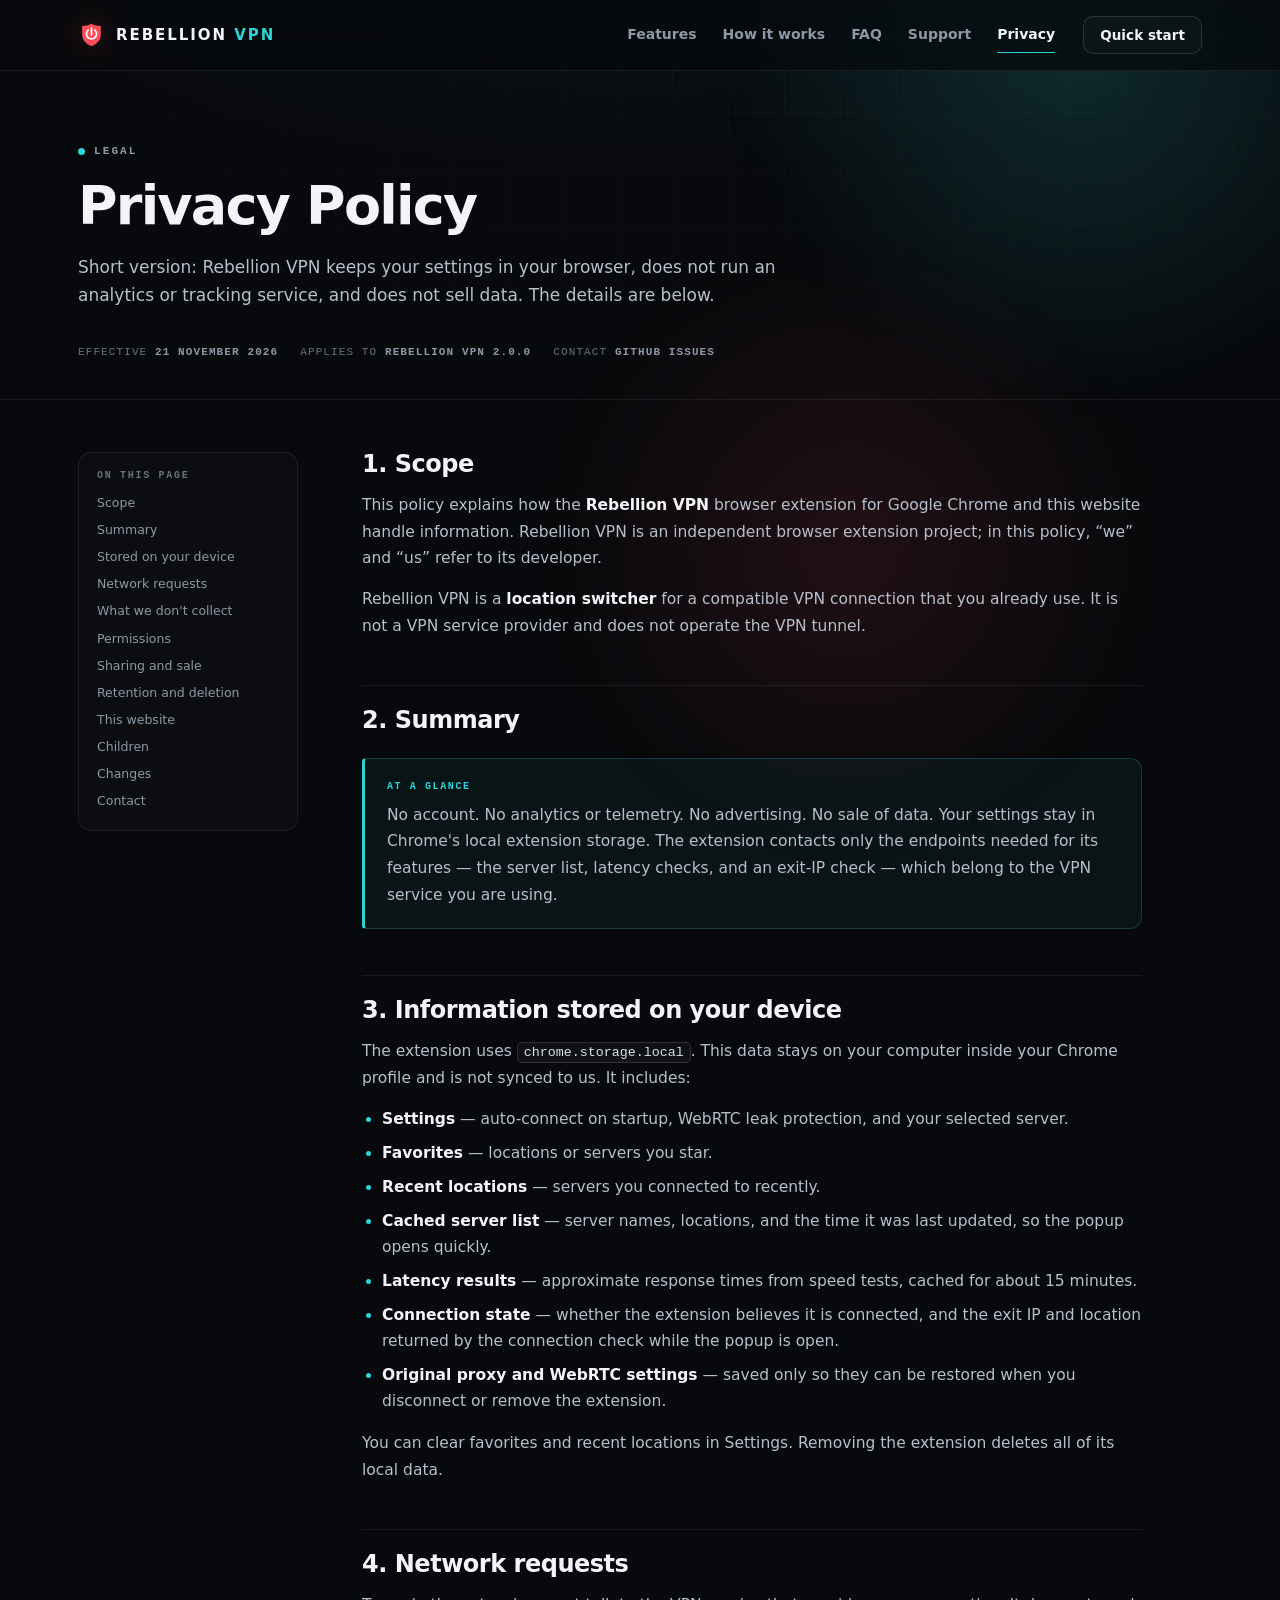
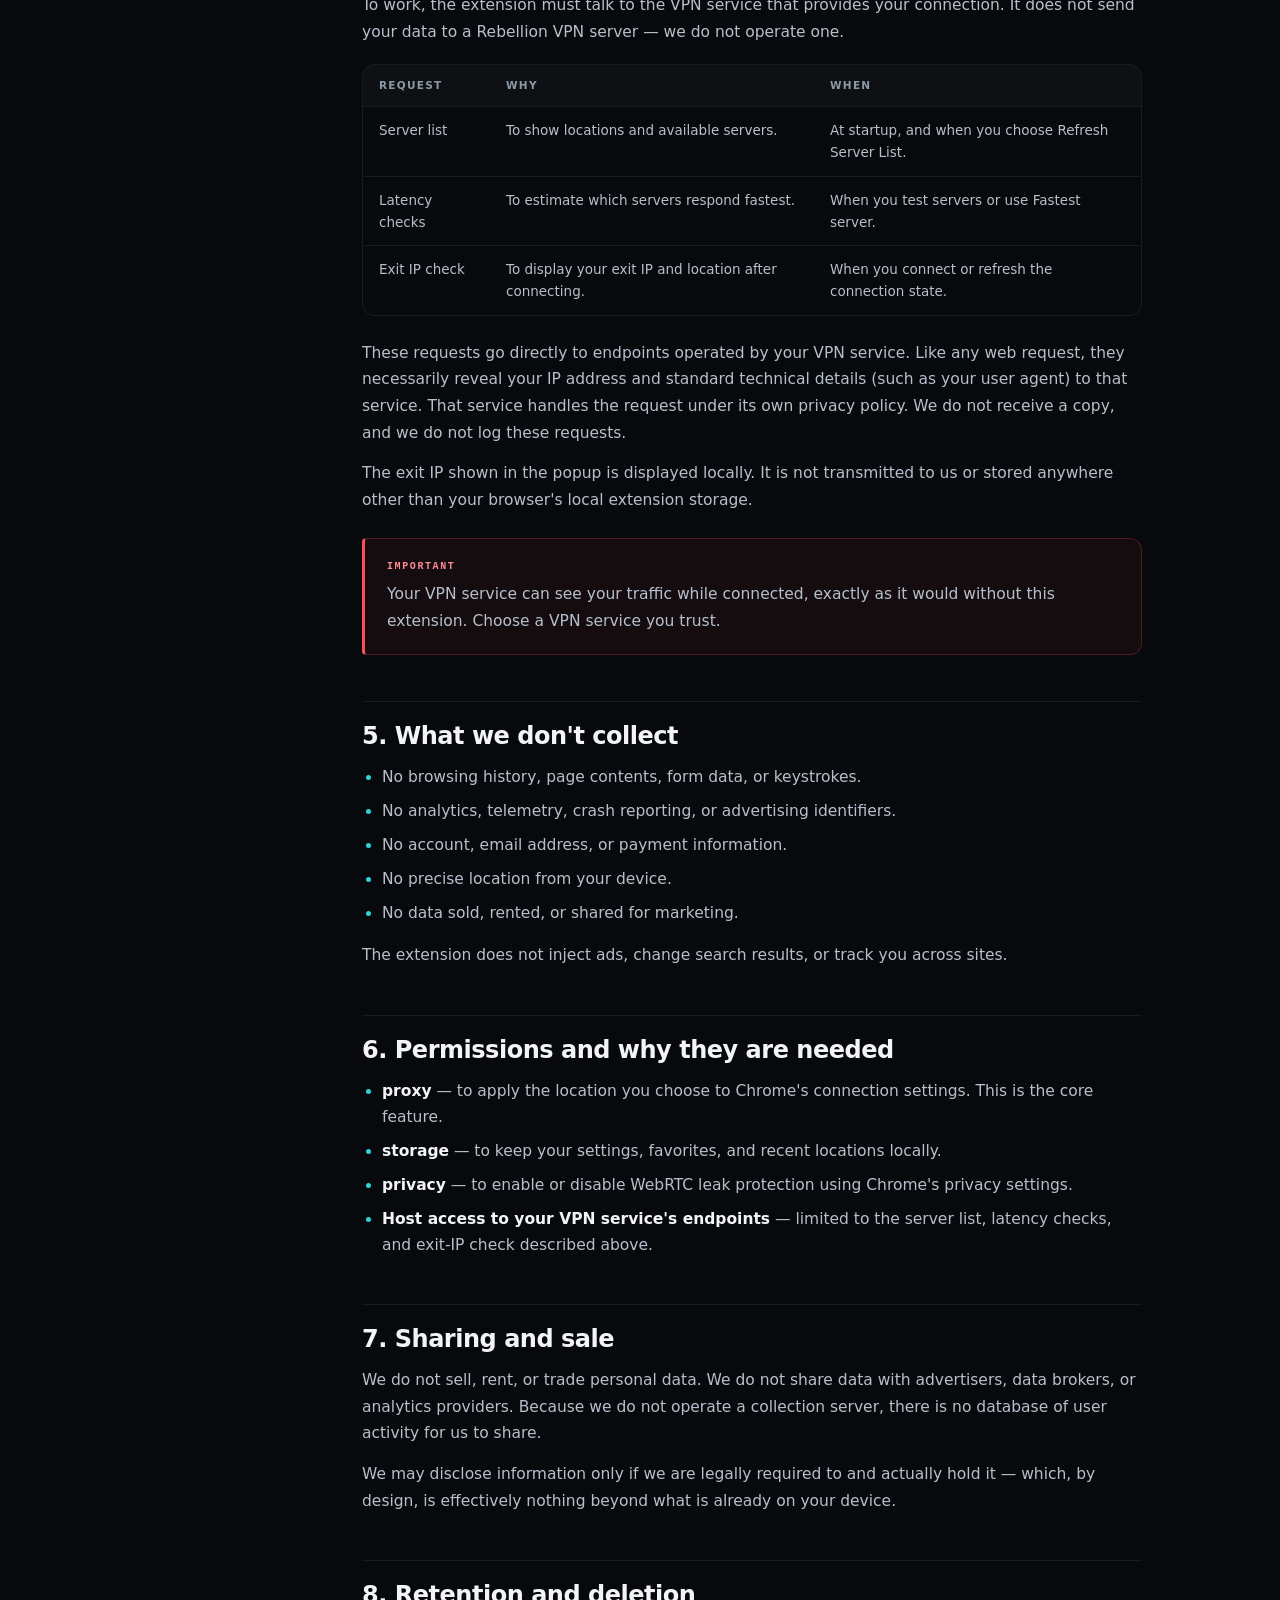
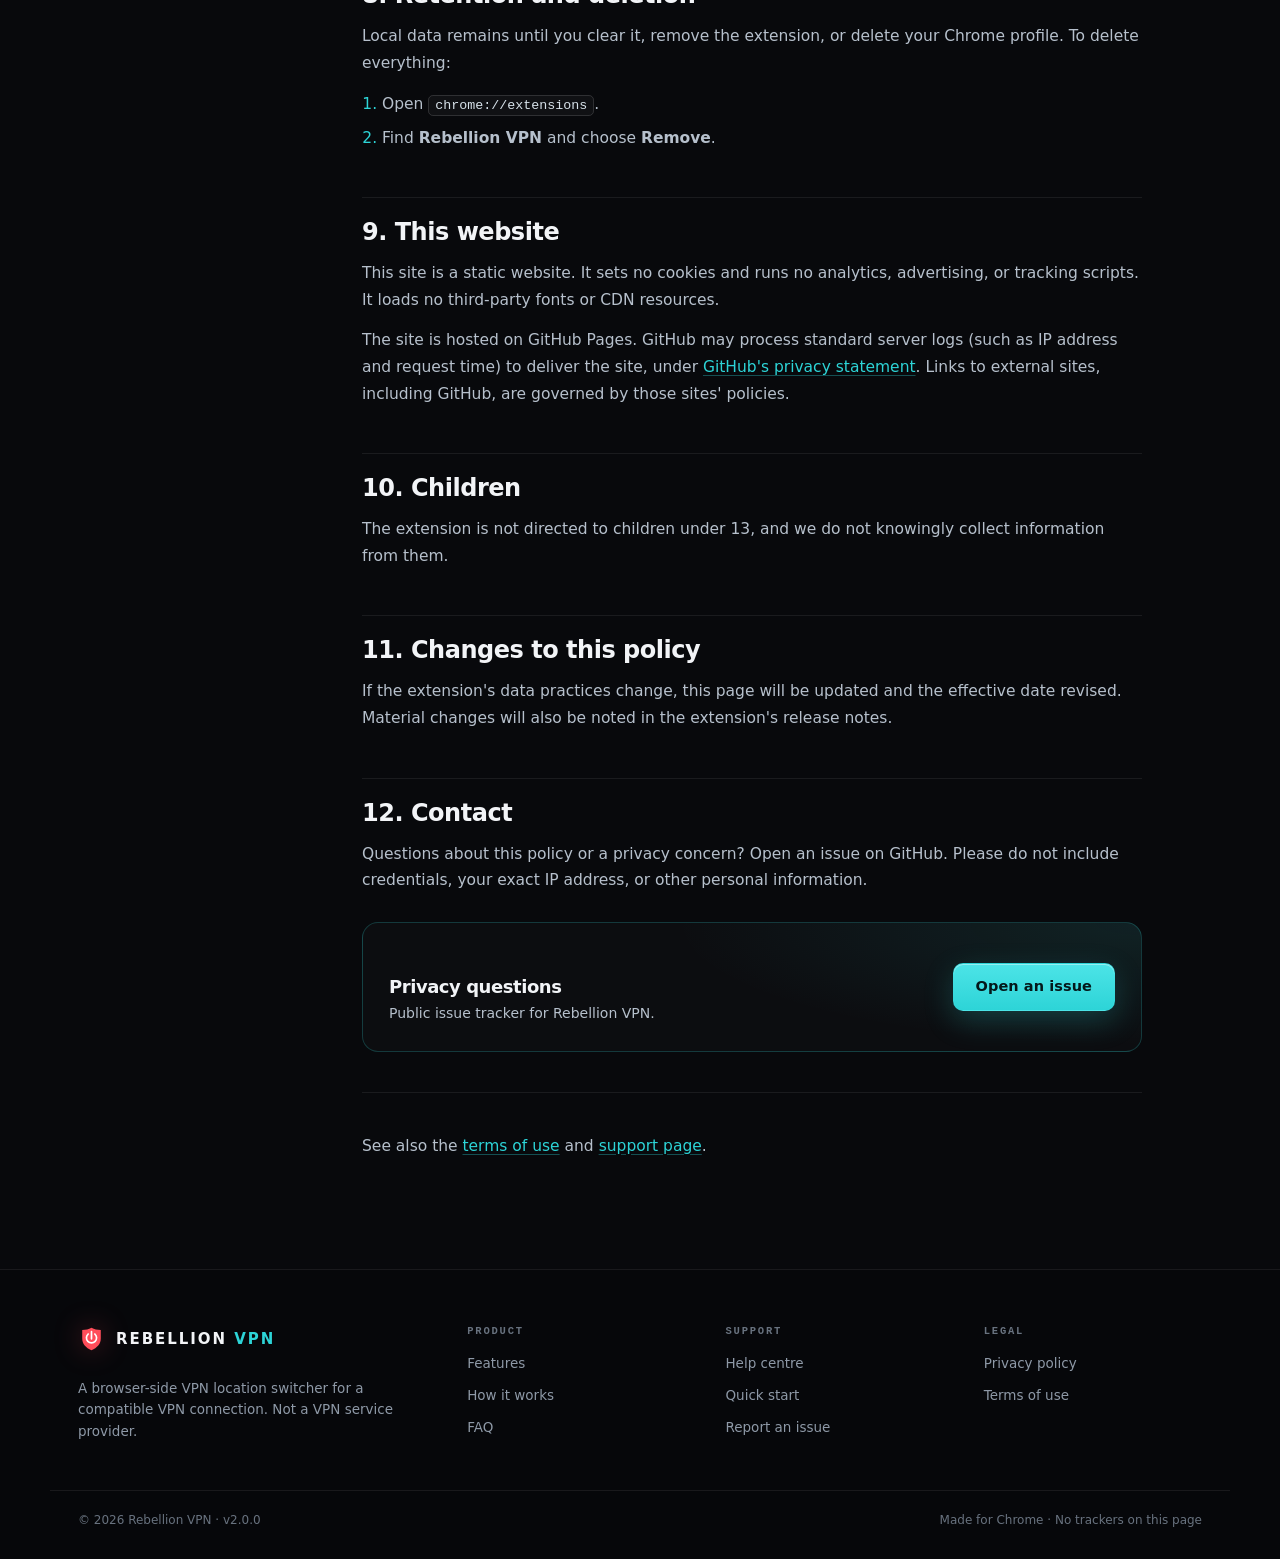
==== privacy.html @ 03a9b0c4 "Add Rebellion VPN website Static overview, support, privacy and terms pages." ====
<!doctype html>
<html lang="en">
  <head>
    <meta charset="utf-8" />
    <meta name="viewport" content="width=device-width, initial-scale=1" />
    <title>Privacy Policy — Rebellion VPN</title>
    <meta
      name="description"
      content="Rebellion VPN privacy policy: settings are stored locally in Chrome, no analytics or telemetry, no data sale, and no account. Read exactly what the extension requests and why."
    />
    <meta name="theme-color" content="#08090c" />
    <meta property="og:type" content="website" />
    <meta property="og:site_name" content="Rebellion VPN" />
    <meta property="og:title" content="Privacy Policy — Rebellion VPN" />
    <meta
      property="og:description"
      content="Local settings, no analytics, no telemetry, no data sale, no account. The full privacy policy for the Rebellion VPN browser extension."
    />
    <meta property="og:image" content="assets/og.jpg" />
    <meta name="twitter:card" content="summary_large_image" />
    <link rel="icon" href="favicon.svg" type="image/svg+xml" />
    <link rel="stylesheet" href="styles.css" />
  </head>
  <body class="page-privacy">
    <a class="skip" href="#main">Skip to content</a>

    <div class="backdrop" aria-hidden="true">
      <div class="backdrop-grid"></div>
      <div class="backdrop-glow glow-cyan"></div>
      <div class="backdrop-glow glow-coral"></div>
    </div>

    <header class="site-header">
      <div class="shell header-inner">
        <a class="brand" href="index.html" aria-label="Rebellion VPN home">
          <svg class="brand-mark" viewBox="0 0 128 128" aria-hidden="true">
            <path
              d="M64 8c14 7 27 10 44 11v40c0 25-17 44-44 56C37 103 20 84 20 59V19c17-1 30-4 44-11Z"
              fill="currentColor"
            />
            <path
              d="M64 27v34M48 38a24 24 0 1 0 32 0"
              fill="none"
              stroke="#fff"
              stroke-width="8"
              stroke-linecap="round"
            />
          </svg>
          <span class="brand-name">Rebellion <b>VPN</b></span>
        </a>

        <nav class="site-nav" aria-label="Primary">
          <a href="index.html#features">Features</a>
          <a href="index.html#how">How it works</a>
          <a href="index.html#faq">FAQ</a>
          <a href="support.html">Support</a>
          <a href="privacy.html" aria-current="page">Privacy</a>
        </nav>

        <a class="btn btn-small btn-ghost header-cta" href="index.html#quick-start">Quick start</a>
      </div>
    </header>

    <main id="main">
      <section class="doc-hero">
        <div class="shell">
          <p class="eyebrow"><span class="pulse-dot"></span> Legal</p>
          <h1>Privacy Policy</h1>
          <p class="doc-lead">
            Short version: Rebellion VPN keeps your settings in your browser, does not run an
            analytics or tracking service, and does not sell data. The details are below.
          </p>
          <div class="doc-meta">
            <span>Effective <b>21 November 2026</b></span>
            <span>Applies to <b>Rebellion VPN 2.0.0</b></span>
            <span>Contact <b>GitHub issues</b></span>
          </div>
        </div>
      </section>

      <div class="shell doc-layout">
        <aside class="toc" aria-label="On this page">
          <h2>On this page</h2>
          <ol>
            <li><a href="#scope">Scope</a></li>
            <li><a href="#summary">Summary</a></li>
            <li><a href="#stored">Stored on your device</a></li>
            <li><a href="#requests">Network requests</a></li>
            <li><a href="#not-collected">What we don't collect</a></li>
            <li><a href="#permissions">Permissions</a></li>
            <li><a href="#sharing">Sharing and sale</a></li>
            <li><a href="#retention">Retention and deletion</a></li>
            <li><a href="#website">This website</a></li>
            <li><a href="#children">Children</a></li>
            <li><a href="#changes">Changes</a></li>
            <li><a href="#contact">Contact</a></li>
          </ol>
        </aside>

        <div class="prose">
          <h2 id="scope">1. Scope</h2>
          <p>
            This policy explains how the <strong>Rebellion VPN</strong> browser extension for
            Google Chrome and this website handle information. Rebellion VPN is an independent
            browser extension project; in this policy, “we” and “us” refer to its developer.
          </p>
          <p>
            Rebellion VPN is a <strong>location switcher</strong> for a compatible VPN connection
            that you already use. It is not a VPN service provider and does not operate the VPN
            tunnel.
          </p>

          <h2 id="summary">2. Summary</h2>
          <div class="callout">
            <span class="callout-label">At a glance</span>
            <p>
              No account. No analytics or telemetry. No advertising. No sale of data. Your settings
              stay in Chrome's local extension storage. The extension contacts only the endpoints
              needed for its features — the server list, latency checks, and an exit-IP check — which
              belong to the VPN service you are using.
            </p>
          </div>

          <h2 id="stored">3. Information stored on your device</h2>
          <p>
            The extension uses <code>chrome.storage.local</code>. This data stays on your computer
            inside your Chrome profile and is not synced to us. It includes:
          </p>
          <ul>
            <li>
              <strong>Settings</strong> — auto-connect on startup, WebRTC leak protection, and your
              selected server.
            </li>
            <li><strong>Favorites</strong> — locations or servers you star.</li>
            <li><strong>Recent locations</strong> — servers you connected to recently.</li>
            <li>
              <strong>Cached server list</strong> — server names, locations, and the time it was last
              updated, so the popup opens quickly.
            </li>
            <li>
              <strong>Latency results</strong> — approximate response times from speed tests, cached
              for about 15 minutes.
            </li>
            <li>
              <strong>Connection state</strong> — whether the extension believes it is connected, and
              the exit IP and location returned by the connection check while the popup is open.
            </li>
            <li>
              <strong>Original proxy and WebRTC settings</strong> — saved only so they can be
              restored when you disconnect or remove the extension.
            </li>
          </ul>
          <p>
            You can clear favorites and recent locations in Settings. Removing the extension deletes
            all of its local data.
          </p>

          <h2 id="requests">4. Network requests</h2>
          <p>
            To work, the extension must talk to the VPN service that provides your connection. It
            does not send your data to a Rebellion VPN server — we do not operate one.
          </p>

          <div class="table-wrap">
            <table>
              <thead>
                <tr>
                  <th>Request</th>
                  <th>Why</th>
                  <th>When</th>
                </tr>
              </thead>
              <tbody>
                <tr>
                  <td>Server list</td>
                  <td>To show locations and available servers.</td>
                  <td>At startup, and when you choose Refresh Server List.</td>
                </tr>
                <tr>
                  <td>Latency checks</td>
                  <td>To estimate which servers respond fastest.</td>
                  <td>When you test servers or use Fastest server.</td>
                </tr>
                <tr>
                  <td>Exit IP check</td>
                  <td>To display your exit IP and location after connecting.</td>
                  <td>When you connect or refresh the connection state.</td>
                </tr>
              </tbody>
            </table>
          </div>

          <p>
            These requests go directly to endpoints operated by your VPN service. Like any web
            request, they necessarily reveal your IP address and standard technical details (such as
            your user agent) to that service. That service handles the request under its own privacy
            policy. We do not receive a copy, and we do not log these requests.
          </p>
          <p>
            The exit IP shown in the popup is displayed locally. It is not transmitted to us or
            stored anywhere other than your browser's local extension storage.
          </p>

          <div class="callout callout-warn">
            <span class="callout-label">Important</span>
            <p>
              Your VPN service can see your traffic while connected, exactly as it would without
              this extension. Choose a VPN service you trust.
            </p>
          </div>

          <h2 id="not-collected">5. What we don't collect</h2>
          <ul>
            <li>No browsing history, page contents, form data, or keystrokes.</li>
            <li>No analytics, telemetry, crash reporting, or advertising identifiers.</li>
            <li>No account, email address, or payment information.</li>
            <li>No precise location from your device.</li>
            <li>No data sold, rented, or shared for marketing.</li>
          </ul>
          <p>
            The extension does not inject ads, change search results, or track you across sites.
          </p>

          <h2 id="permissions">6. Permissions and why they are needed</h2>
          <ul>
            <li>
              <strong>proxy</strong> — to apply the location you choose to Chrome's connection
              settings. This is the core feature.
            </li>
            <li>
              <strong>storage</strong> — to keep your settings, favorites, and recent locations
              locally.
            </li>
            <li>
              <strong>privacy</strong> — to enable or disable WebRTC leak protection using Chrome's
              privacy settings.
            </li>
            <li>
              <strong>Host access to your VPN service's endpoints</strong> — limited to the server
              list, latency checks, and exit-IP check described above.
            </li>
          </ul>

          <h2 id="sharing">7. Sharing and sale</h2>
          <p>
            We do not sell, rent, or trade personal data. We do not share data with advertisers,
            data brokers, or analytics providers. Because we do not operate a collection server,
            there is no database of user activity for us to share.
          </p>
          <p>
            We may disclose information only if we are legally required to and actually hold it —
            which, by design, is effectively nothing beyond what is already on your device.
          </p>

          <h2 id="retention">8. Retention and deletion</h2>
          <p>
            Local data remains until you clear it, remove the extension, or delete your Chrome
            profile. To delete everything:
          </p>
          <ol>
            <li>Open <code>chrome://extensions</code>.</li>
            <li>Find <b>Rebellion VPN</b> and choose <b>Remove</b>.</li>
          </ol>

          <h2 id="website">9. This website</h2>
          <p>
            This site is a static website. It sets no cookies and runs no analytics, advertising, or
            tracking scripts. It loads no third-party fonts or CDN resources.
          </p>
          <p>
            The site is hosted on GitHub Pages. GitHub may process standard server logs (such as IP
            address and request time) to deliver the site, under
            <a href="https://docs.github.com/en/site-policy/privacy-policies/github-general-privacy-statement"
              >GitHub's privacy statement</a
            >. Links to external sites, including GitHub, are governed by those sites' policies.
          </p>

          <h2 id="children">10. Children</h2>
          <p>
            The extension is not directed to children under 13, and we do not knowingly collect
            information from them.
          </p>

          <h2 id="changes">11. Changes to this policy</h2>
          <p>
            If the extension's data practices change, this page will be updated and the effective
            date revised. Material changes will also be noted in the extension's release notes.
          </p>

          <h2 id="contact">12. Contact</h2>
          <p>
            Questions about this policy or a privacy concern? Open an issue on GitHub. Please do not
            include credentials, your exact IP address, or other personal information.
          </p>
          <div class="contact-card">
            <div>
              <h3>Privacy questions</h3>
              <p>Public issue tracker for Rebellion VPN.</p>
            </div>
            <a class="btn btn-primary" href="https://github.com/Ahmedeisa25/rebellion-vpn/issues">
              Open an issue
            </a>
          </div>

          <hr />
          <p>
            See also the <a href="terms.html">terms of use</a> and
            <a href="support.html">support page</a>.
          </p>
        </div>
      </div>
    </main>

    <footer class="site-footer">
      <div class="shell footer-inner">
        <div class="footer-brand">
          <a class="brand" href="index.html" aria-label="Rebellion VPN home">
            <svg class="brand-mark" viewBox="0 0 128 128" aria-hidden="true">
              <path
                d="M64 8c14 7 27 10 44 11v40c0 25-17 44-44 56C37 103 20 84 20 59V19c17-1 30-4 44-11Z"
                fill="currentColor"
              />
              <path
                d="M64 27v34M48 38a24 24 0 1 0 32 0"
                fill="none"
                stroke="#fff"
                stroke-width="8"
                stroke-linecap="round"
              />
            </svg>
            <span class="brand-name">Rebellion <b>VPN</b></span>
          </a>
          <p>
            A browser-side VPN location switcher for a compatible VPN connection. Not a VPN
            service provider.
          </p>
        </div>

        <nav class="footer-col" aria-label="Product">
          <h2>Product</h2>
          <a href="index.html#features">Features</a>
          <a href="index.html#how">How it works</a>
          <a href="index.html#faq">FAQ</a>
        </nav>

        <nav class="footer-col" aria-label="Support">
          <h2>Support</h2>
          <a href="support.html">Help centre</a>
          <a href="support.html#quick-start">Quick start</a>
          <a href="support.html#report">Report an issue</a>
        </nav>

        <nav class="footer-col" aria-label="Legal">
          <h2>Legal</h2>
          <a href="privacy.html">Privacy policy</a>
          <a href="terms.html">Terms of use</a>
        </nav>
      </div>

      <div class="shell footer-bottom">
        <span>© 2026 Rebellion VPN · v2.0.0</span>
        <span>Made for Chrome · No trackers on this page</span>
      </div>
    </footer>
  </body>
</html>
---- styles.css ----
/* ========================================================================
   Rebellion VPN — website styles
   Palette: near-black, cyan #2DD4D7, coral #FF4D5A
   No web fonts, no external requests.
   ======================================================================== */

:root {
  --bg: #08090c;
  --bg-2: #0b0d11;
  --panel: #101319;
  --panel-2: #141821;
  --line: rgba(255, 255, 255, 0.075);
  --line-strong: rgba(255, 255, 255, 0.13);
  --text: #f2f4f7;
  --body: #b6c0cc;
  --muted: #8e99a7;
  --dim: #68727f;
  --cyan: #2dd4d7;
  --cyan-bright: #6cebee;
  --cyan-soft: rgba(45, 212, 215, 0.1);
  --coral: #ff4d5a;
  --coral-soft: rgba(255, 77, 90, 0.1);
  --green: #46d68a;
  --radius: 18px;
  --radius-sm: 12px;
  --shell: 1180px;
  --ease: cubic-bezier(0.22, 1, 0.36, 1);
  --mono: ui-monospace, "SFMono-Regular", "SF Mono", Menlo, Consolas, "Liberation Mono", monospace;
  --sans: "Segoe UI", "Inter", system-ui, -apple-system, BlinkMacSystemFont, "Helvetica Neue", Arial,
    sans-serif;
}

* {
  box-sizing: border-box;
}

html {
  -webkit-text-size-adjust: 100%;
  scroll-behavior: smooth;
  overflow-x: clip;
}

body {
  margin: 0;
  background: var(--bg);
  color: var(--text);
  font: 16px/1.65 var(--sans);
  -webkit-font-smoothing: antialiased;
  text-rendering: optimizeLegibility;
  overflow-x: clip;
}

img,
svg {
  display: block;
  max-width: 100%;
}

a {
  color: inherit;
  text-decoration: none;
}

button {
  font: inherit;
}

h1,
h2,
h3,
h4 {
  margin: 0;
  font-weight: 800;
  letter-spacing: -0.025em;
  line-height: 1.08;
}

p {
  margin: 0;
}

ul,
ol {
  margin: 0;
  padding: 0;
}

::selection {
  background: rgba(45, 212, 215, 0.28);
  color: #fff;
}

:focus-visible {
  outline: 2px solid var(--cyan);
  outline-offset: 3px;
  border-radius: 4px;
}

.skip {
  position: fixed;
  top: 10px;
  left: 10px;
  z-index: 100;
  padding: 10px 16px;
  border-radius: 8px;
  background: var(--cyan);
  color: #04181a;
  font-weight: 700;
  transform: translateY(-160%);
  transition: transform 0.2s var(--ease);
}

.skip:focus {
  transform: translateY(0);
}

.shell {
  width: 100%;
  max-width: var(--shell);
  margin: 0 auto;
  padding: 0 28px;
}

/* ---------------- background ---------------- */

.backdrop {
  position: fixed;
  inset: 0;
  z-index: -1;
  pointer-events: none;
  overflow: hidden;
  background:
    radial-gradient(90% 50% at 50% -10%, rgba(45, 212, 215, 0.06), transparent 60%),
    var(--bg);
}

.backdrop-grid {
  position: absolute;
  inset: 0;
  background-image: linear-gradient(rgba(255, 255, 255, 0.028) 1px, transparent 1px),
    linear-gradient(90deg, rgba(255, 255, 255, 0.028) 1px, transparent 1px);
  background-size: 56px 56px;
  mask-image: radial-gradient(115% 85% at 62% 0%, #000 0%, transparent 72%);
  -webkit-mask-image: radial-gradient(115% 85% at 62% 0%, #000 0%, transparent 72%);
}

.backdrop-glow {
  position: absolute;
  border-radius: 50%;
  filter: blur(20px);
}

.glow-cyan {
  width: 720px;
  height: 720px;
  top: -300px;
  right: -160px;
  background: radial-gradient(circle, rgba(45, 212, 215, 0.16), transparent 68%);
}

.glow-coral {
  width: 620px;
  height: 620px;
  top: 240px;
  right: 120px;
  background: radial-gradient(circle, rgba(255, 77, 90, 0.1), transparent 70%);
}

/* ---------------- header ---------------- */

.site-header {
  position: sticky;
  top: 0;
  z-index: 50;
  background: rgba(8, 9, 12, 0.72);
  border-bottom: 1px solid var(--line);
  backdrop-filter: blur(18px) saturate(140%);
  -webkit-backdrop-filter: blur(18px) saturate(140%);
}

.header-inner {
  display: flex;
  align-items: center;
  gap: 28px;
  min-height: 70px;
}

.brand {
  display: inline-flex;
  align-items: center;
  gap: 11px;
  flex: none;
}

.brand-mark {
  width: 27px;
  height: 27px;
  color: var(--coral);
  filter: drop-shadow(0 0 14px rgba(255, 77, 90, 0.32));
}

.brand-name {
  font-size: 15px;
  font-weight: 800;
  letter-spacing: 0.13em;
  text-transform: uppercase;
  white-space: nowrap;
}

.brand-name b {
  color: var(--cyan);
  font-weight: 800;
}

.site-nav {
  display: flex;
  align-items: center;
  gap: 26px;
  margin-left: auto;
  font-size: 14px;
  font-weight: 550;
  color: var(--muted);
}

.site-nav a {
  position: relative;
  padding: 6px 0;
  transition: color 0.18s ease;
}

.site-nav a::after {
  content: "";
  position: absolute;
  left: 0;
  right: 100%;
  bottom: 0;
  height: 1px;
  background: var(--cyan);
  transition: right 0.24s var(--ease);
}

.site-nav a:hover {
  color: var(--text);
}

.site-nav a:hover::after {
  right: 0;
}

.site-nav a[aria-current="page"] {
  color: var(--text);
}

.site-nav a[aria-current="page"]::after {
  right: 0;
}

.header-cta {
  flex: none;
}

/* ---------------- buttons ---------------- */

.btn {
  display: inline-flex;
  align-items: center;
  justify-content: center;
  gap: 9px;
  height: 48px;
  padding: 0 22px;
  border: 1px solid transparent;
  border-radius: 10px;
  font-size: 14.5px;
  font-weight: 700;
  letter-spacing: 0.005em;
  cursor: pointer;
  transition:
    transform 0.2s var(--ease),
    background 0.2s ease,
    border-color 0.2s ease,
    box-shadow 0.2s ease;
  white-space: nowrap;
}

.btn-primary {
  background: linear-gradient(180deg, #4ce4e7, var(--cyan));
  color: #04181a;
  box-shadow:
    0 1px 0 rgba(255, 255, 255, 0.4) inset,
    0 10px 30px rgba(45, 212, 215, 0.22);
}

.btn-primary:hover {
  transform: translateY(-1px);
  box-shadow:
    0 1px 0 rgba(255, 255, 255, 0.45) inset,
    0 14px 38px rgba(45, 212, 215, 0.3);
}

.btn-ghost {
  background: rgba(255, 255, 255, 0.025);
  border-color: var(--line-strong);
  color: var(--text);
}

.btn-ghost:hover {
  background: rgba(255, 255, 255, 0.06);
  border-color: rgba(45, 212, 215, 0.4);
  transform: translateY(-1px);
}

.btn-small {
  height: 38px;
  padding: 0 16px;
  font-size: 13.5px;
}

.btn:active {
  transform: translateY(0);
}

.text-link {
  display: inline-flex;
  align-items: center;
  gap: 8px;
  color: var(--cyan);
  font-weight: 650;
  font-size: 14.5px;
}

.text-link span {
  transition: transform 0.2s var(--ease);
}

.text-link:hover span {
  transform: translateX(4px);
}

/* ---------------- shared type ---------------- */

.eyebrow {
  display: inline-flex;
  align-items: center;
  gap: 9px;
  margin: 0 0 18px;
  font-family: var(--mono);
  font-size: 11px;
  font-weight: 600;
  letter-spacing: 0.19em;
  text-transform: uppercase;
  color: var(--muted);
}

.pulse-dot {
  width: 7px;
  height: 7px;
  border-radius: 50%;
  background: var(--cyan);
  box-shadow: 0 0 0 0 rgba(45, 212, 215, 0.55);
  animation: pulse 3s ease-out infinite;
}

@keyframes pulse {
  0% {
    box-shadow: 0 0 0 0 rgba(45, 212, 215, 0.5);
  }
  60%,
  100% {
    box-shadow: 0 0 0 9px rgba(45, 212, 215, 0);
  }
}

.grad {
  background: linear-gradient(100deg, var(--cyan) 8%, #9ff7f8 52%, var(--cyan) 96%);
  -webkit-background-clip: text;
  background-clip: text;
  color: transparent;
}

.section {
  padding-top: 104px;
  scroll-margin-top: 84px;
}

.section-head {
  max-width: 620px;
  margin-bottom: 40px;
}

.section-head h2 {
  font-size: clamp(30px, 3.6vw, 44px);
  margin-bottom: 14px;
}

.section-lead {
  color: var(--body);
  font-size: 16.5px;
  line-height: 1.65;
}

/* ---------------- hero ---------------- */

.hero {
  display: grid;
  grid-template-columns: minmax(0, 1.02fr) minmax(0, 0.98fr);
  align-items: center;
  gap: 40px;
  padding-top: 78px;
  padding-bottom: 40px;
}

.hero-copy {
  max-width: 620px;
}

.hero h1 {
  font-size: clamp(42px, 5.4vw, 72px);
  letter-spacing: -0.035em;
  line-height: 0.98;
  margin-bottom: 22px;
}

.lead {
  max-width: 540px;
  color: var(--body);
  font-size: 17px;
  line-height: 1.68;
}

.hero-actions {
  display: flex;
  flex-wrap: wrap;
  gap: 12px;
  margin-top: 30px;
}

.hero-facts {
  display: flex;
  flex-wrap: wrap;
  align-items: center;
  gap: 0;
  margin-top: 34px;
  list-style: none;
  font-size: 13px;
  color: var(--muted);
}

.hero-facts li {
  display: inline-flex;
  align-items: baseline;
  gap: 6px;
  padding: 0 16px;
  border-left: 1px solid var(--line);
}

.hero-facts li:first-child {
  padding-left: 0;
  border-left: 0;
}

.hero-facts b {
  font-size: 16px;
  color: var(--text);
  font-weight: 750;
  letter-spacing: -0.01em;
}

/* ---------------- hero visual / mock popup ---------------- */

.hero-visual {
  position: relative;
  display: flex;
  align-items: center;
  justify-content: center;
  min-height: 520px;
  padding: 24px 0;
}

.orbits {
  position: absolute;
  top: 50%;
  left: 50%;
  width: min(500px, 92vw);
  aspect-ratio: 1;
  transform: translate(-50%, -50%);
  pointer-events: none;
}

.orbits > span {
  position: absolute;
  border: 1px solid rgba(45, 212, 215, 0.11);
  border-radius: 50%;
}

.orbits .o1 {
  inset: 0;
}

.orbits .o2 {
  inset: 62px;
  border-color: rgba(45, 212, 215, 0.08);
}

.orbits .o3 {
  inset: 124px;
  border-color: rgba(255, 77, 90, 0.12);
}

.orbits::before {
  content: "";
  position: absolute;
  inset: 28px;
  border: 1px solid transparent;
  border-top-color: rgba(45, 212, 215, 0.45);
  border-right-color: rgba(45, 212, 215, 0.14);
  border-radius: 50%;
  transform: rotate(-24deg);
  animation: spin 44s linear infinite;
}

@keyframes spin {
  to {
    transform: rotate(336deg);
  }
}

.node {
  position: absolute;
  width: 6px;
  height: 6px;
  border-radius: 50%;
  background: var(--cyan);
  box-shadow: 0 0 14px rgba(45, 212, 215, 0.85);
}

.node.n1 {
  top: 44px;
  right: 84px;
}

.node.n2 {
  bottom: 92px;
  left: 26px;
  width: 4px;
  height: 4px;
  opacity: 0.7;
}

.node.n3 {
  top: 150px;
  left: 34px;
  width: 4px;
  height: 4px;
  opacity: 0.55;
  background: var(--coral);
  box-shadow: 0 0 14px rgba(255, 77, 90, 0.8);
}

.mock {
  position: relative;
  width: 336px;
  padding: 20px 20px 16px;
  border: 1px solid rgba(255, 255, 255, 0.1);
  border-radius: 22px;
  background:
    radial-gradient(120% 60% at 50% 0%, rgba(45, 212, 215, 0.1), transparent 62%),
    linear-gradient(180deg, #151920, #0e1116 62%);
  box-shadow:
    0 1px 0 rgba(255, 255, 255, 0.07) inset,
    0 40px 80px rgba(0, 0, 0, 0.6),
    0 0 90px rgba(45, 212, 215, 0.07);
  animation: float 9s ease-in-out infinite;
}

@keyframes float {
  0%,
  100% {
    transform: translateY(0);
  }
  50% {
    transform: translateY(-10px);
  }
}

.mock::before {
  content: "";
  position: absolute;
  inset: -1px;
  border-radius: inherit;
  padding: 1px;
  background: linear-gradient(160deg, rgba(45, 212, 215, 0.35), transparent 38%, transparent 70%, rgba(255, 77, 90, 0.25));
  -webkit-mask:
    linear-gradient(#000 0 0) content-box,
    linear-gradient(#000 0 0);
  -webkit-mask-composite: xor;
  mask-composite: exclude;
  pointer-events: none;
}

.mock-top {
  display: flex;
  align-items: center;
  justify-content: space-between;
  padding-bottom: 16px;
  border-bottom: 1px solid rgba(255, 255, 255, 0.06);
}

.mock-brand {
  display: inline-flex;
  align-items: center;
  gap: 8px;
  font-size: 11.5px;
  font-weight: 800;
  letter-spacing: 0.1em;
  text-transform: uppercase;
}

.mock-brand em {
  font-style: normal;
  color: var(--cyan);
}

.mock-mark {
  width: 19px;
  height: 19px;
  color: var(--coral);
}

.mock-state {
  display: inline-flex;
  align-items: center;
  gap: 6px;
  font-size: 10px;
  font-weight: 650;
  letter-spacing: 0.04em;
  color: var(--cyan-bright);
}

.mock-state i {
  width: 5px;
  height: 5px;
  border-radius: 50%;
  background: var(--cyan);
  box-shadow: 0 0 8px rgba(45, 212, 215, 0.9);
}

.mock-power {
  position: relative;
  display: grid;
  place-items: center;
  height: 148px;
}

.power-btn {
  position: relative;
  z-index: 2;
  display: grid;
  place-items: center;
  width: 82px;
  height: 82px;
  border-radius: 50%;
  border: 1px solid rgba(45, 212, 215, 0.55);
  background: radial-gradient(circle at 50% 30%, rgba(45, 212, 215, 0.28), rgba(45, 212, 215, 0.06) 70%);
  box-shadow:
    0 0 0 7px rgba(45, 212, 215, 0.035),
    0 0 44px rgba(45, 212, 215, 0.28);
}

.power-btn svg {
  width: 30px;
  height: 30px;
  fill: none;
  stroke: #d9ffff;
  stroke-width: 2;
  stroke-linecap: round;
}

.pulse-ring {
  position: absolute;
  width: 82px;
  height: 82px;
  border: 1px solid rgba(45, 212, 215, 0.45);
  border-radius: 50%;
  animation: ripple 3.4s ease-out infinite;
}

.pulse-ring.r2 {
  animation-delay: 1.7s;
}

@keyframes ripple {
  0% {
    transform: scale(1);
    opacity: 0.55;
  }
  100% {
    transform: scale(1.85);
    opacity: 0;
  }
}

.mock-loc {
  display: flex;
  align-items: center;
  gap: 11px;
  padding: 11px 12px;
  border: 1px solid rgba(255, 255, 255, 0.075);
  border-radius: 12px;
  background: rgba(255, 255, 255, 0.028);
}

.flag {
  display: grid;
  place-items: center;
  width: 30px;
  height: 30px;
  flex: none;
  border-radius: 8px;
  background: rgba(45, 212, 215, 0.1);
  border: 1px solid rgba(45, 212, 215, 0.16);
  color: var(--cyan-bright);
  font-family: var(--mono);
  font-size: 10.5px;
  font-weight: 700;
  letter-spacing: 0.04em;
}

.loc-copy {
  display: flex;
  flex-direction: column;
  min-width: 0;
  line-height: 1.25;
}

.loc-copy b {
  font-size: 12.5px;
  font-weight: 700;
}

.loc-copy small {
  font-size: 10px;
  color: var(--dim);
}

.loc-change {
  margin-left: auto;
  font-size: 10.5px;
  font-weight: 650;
  color: var(--cyan);
}

.mock-modes {
  display: grid;
  grid-template-columns: 1.25fr 1fr;
  gap: 8px;
  margin-top: 10px;
}

.mode {
  display: inline-flex;
  align-items: center;
  justify-content: center;
  gap: 6px;
  height: 34px;
  border: 1px solid rgba(255, 255, 255, 0.07);
  border-radius: 9px;
  background: rgba(255, 255, 255, 0.02);
  color: var(--muted);
  font-size: 10.5px;
  font-weight: 650;
}

.mode svg {
  width: 13px;
  height: 13px;
  fill: none;
  stroke: currentColor;
  stroke-width: 1.8;
  stroke-linecap: round;
  stroke-linejoin: round;
}

.mode-on {
  border-color: rgba(45, 212, 215, 0.28);
  background: rgba(45, 212, 215, 0.075);
  color: var(--cyan-bright);
}

.mock-foot {
  display: flex;
  align-items: center;
  justify-content: space-between;
  margin-top: 14px;
  padding-top: 12px;
  border-top: 1px solid rgba(255, 255, 255, 0.06);
  font-size: 10px;
  color: var(--dim);
}

.mock-foot b {
  color: var(--muted);
  font-weight: 600;
}

.mock-caption {
  position: absolute;
  bottom: 4px;
  left: 50%;
  transform: translateX(-50%);
  font-family: var(--mono);
  font-size: 10px;
  letter-spacing: 0.13em;
  text-transform: uppercase;
  color: var(--dim);
  white-space: nowrap;
}

/* ---------------- notice strip ---------------- */

.notice {
  display: flex;
  align-items: center;
  gap: 16px;
  margin-top: 26px;
  padding: 18px 22px;
  border: 1px solid rgba(255, 77, 90, 0.22);
  border-radius: 14px;
  background:
    linear-gradient(90deg, rgba(255, 77, 90, 0.07), rgba(255, 77, 90, 0.015) 60%),
    rgba(255, 255, 255, 0.012);
  scroll-margin-top: 90px;
}

.notice-icon {
  display: grid;
  place-items: center;
  width: 38px;
  height: 38px;
  flex: none;
  border-radius: 10px;
  background: rgba(255, 77, 90, 0.1);
  border: 1px solid rgba(255, 77, 90, 0.22);
  color: #ff8a93;
}

.notice-icon svg {
  width: 19px;
  height: 19px;
  fill: none;
  stroke: currentColor;
  stroke-width: 1.7;
  stroke-linecap: round;
  stroke-linejoin: round;
}

.notice-copy {
  display: flex;
  flex-direction: column;
  gap: 2px;
  font-size: 14px;
  color: var(--body);
  line-height: 1.5;
}

.notice-copy b {
  color: var(--text);
  font-weight: 700;
}

.notice-link {
  margin-left: auto;
  flex: none;
  font-size: 13px;
  font-weight: 650;
  color: #ffa0a7;
  white-space: nowrap;
}

.notice-link:hover {
  color: #ffc3c8;
}

/* ---------------- features ---------------- */

.feature-grid {
  display: grid;
  grid-template-columns: repeat(3, minmax(0, 1fr));
  gap: 18px;
}

.card {
  position: relative;
  padding: 26px 24px 28px;
  border: 1px solid var(--line);
  border-radius: var(--radius);
  background: linear-gradient(180deg, rgba(255, 255, 255, 0.04), rgba(255, 255, 255, 0.012));
  overflow: hidden;
  transition:
    border-color 0.25s ease,
    transform 0.25s var(--ease),
    background 0.25s ease;
}

.card::before {
  content: "";
  position: absolute;
  top: 0;
  left: 20px;
  right: 20px;
  height: 1px;
  background: linear-gradient(90deg, transparent, rgba(255, 255, 255, 0.22), transparent);
}

.card:hover {
  border-color: rgba(45, 212, 215, 0.26);
  transform: translateY(-3px);
  background: linear-gradient(180deg, rgba(45, 212, 215, 0.05), rgba(255, 255, 255, 0.012));
}

.card-accent {
  background:
    radial-gradient(130% 80% at 20% 0%, rgba(45, 212, 215, 0.11), transparent 62%),
    linear-gradient(180deg, rgba(255, 255, 255, 0.04), rgba(255, 255, 255, 0.012));
}

.card-icon {
  display: grid;
  place-items: center;
  width: 44px;
  height: 44px;
  margin-bottom: 20px;
  border-radius: 12px;
  border: 1px solid var(--line-strong);
  background: rgba(255, 255, 255, 0.03);
}

.card-icon svg {
  width: 21px;
  height: 21px;
  fill: none;
  stroke: currentColor;
  stroke-width: 1.65;
  stroke-linecap: round;
  stroke-linejoin: round;
}

.icon-cyan {
  color: var(--cyan);
  border-color: rgba(45, 212, 215, 0.25);
  background: rgba(45, 212, 215, 0.08);
  box-shadow: 0 0 26px rgba(45, 212, 215, 0.08);
}

.icon-coral {
  color: #ff7c86;
  border-color: rgba(255, 77, 90, 0.24);
  background: rgba(255, 77, 90, 0.08);
}

.card h3 {
  font-size: 19px;
  margin-bottom: 9px;
}

.card p {
  color: var(--body);
  font-size: 14.5px;
  line-height: 1.62;
}

.mini-grid {
  display: grid;
  grid-template-columns: repeat(4, minmax(0, 1fr));
  gap: 1px;
  margin-top: 40px;
  border: 1px solid var(--line);
  border-radius: var(--radius);
  background: var(--line);
  overflow: hidden;
}

.mini {
  padding: 24px 22px;
  background: var(--bg-2);
}

.mini h4 {
  font-size: 14.5px;
  margin-bottom: 7px;
  letter-spacing: -0.01em;
}

.mini p {
  font-size: 13px;
  line-height: 1.55;
  color: var(--muted);
}

/* ---------------- steps ---------------- */

.steps {
  display: grid;
  grid-template-columns: repeat(3, minmax(0, 1fr));
  gap: 18px;
  list-style: none;
  counter-reset: step;
}

.step {
  position: relative;
  padding: 30px 26px 32px;
  border: 1px solid var(--line);
  border-radius: var(--radius);
  background: linear-gradient(180deg, rgba(255, 255, 255, 0.028), transparent 70%);
}

.step-num {
  display: block;
  margin-bottom: 22px;
  font-family: var(--mono);
  font-size: 13px;
  font-weight: 700;
  letter-spacing: 0.18em;
  color: var(--cyan);
}

.step:nth-child(2) .step-num {
  color: #8ff1f2;
}

.step:nth-child(3) .step-num {
  color: #ff7c86;
}

.step h3 {
  font-size: 18px;
  margin-bottom: 10px;
}

.step p {
  color: var(--body);
  font-size: 14.5px;
  line-height: 1.6;
}

.step::after {
  content: "";
  position: absolute;
  top: 50%;
  right: -18px;
  width: 18px;
  height: 1px;
  background: linear-gradient(90deg, var(--line-strong), transparent);
}

.step:last-child::after {
  display: none;
}

/* ---------------- requirements split ---------------- */

.split {
  display: grid;
  grid-template-columns: minmax(0, 0.9fr) minmax(0, 1.1fr);
  gap: 56px;
  align-items: center;
  padding: 44px;
  border: 1px solid var(--line);
  border-radius: 24px;
  background:
    radial-gradient(90% 120% at 0% 0%, rgba(45, 212, 215, 0.07), transparent 55%),
    linear-gradient(180deg, rgba(255, 255, 255, 0.03), rgba(255, 255, 255, 0.008));
}

.split-copy h2 {
  font-size: clamp(28px, 3.2vw, 38px);
  margin-bottom: 14px;
}

.split-copy .section-lead {
  margin-bottom: 22px;
}

.split-cards {
  display: grid;
  grid-template-columns: repeat(2, minmax(0, 1fr));
  gap: 14px;
}

.check-card {
  padding: 22px 20px;
  border: 1px solid var(--line);
  border-radius: 14px;
  background: rgba(8, 9, 12, 0.55);
}

.check-card h3 {
  display: flex;
  align-items: center;
  gap: 8px;
  font-size: 14px;
  margin-bottom: 14px;
  letter-spacing: -0.005em;
}

.badge {
  display: grid;
  place-items: center;
  width: 20px;
  height: 20px;
  border-radius: 50%;
  font-size: 11px;
  font-weight: 800;
  line-height: 1;
}

.badge-ok {
  background: rgba(70, 214, 138, 0.14);
  color: var(--green);
  border: 1px solid rgba(70, 214, 138, 0.3);
}

.badge-no {
  background: rgba(255, 77, 90, 0.12);
  color: #ff8a93;
  border: 1px solid rgba(255, 77, 90, 0.28);
}

.check-card ul {
  list-style: none;
  display: grid;
  gap: 9px;
}

.check-card li {
  position: relative;
  padding-left: 15px;
  font-size: 13.5px;
  line-height: 1.5;
  color: var(--body);
}

.check-card li::before {
  content: "";
  position: absolute;
  left: 0;
  top: 0.62em;
  width: 5px;
  height: 1px;
  background: var(--dim);
}

/* ---------------- faq ---------------- */

.faq {
  border-top: 1px solid var(--line);
}

.faq details {
  border-bottom: 1px solid var(--line);
}

.faq summary {
  display: flex;
  align-items: center;
  justify-content: space-between;
  gap: 24px;
  padding: 22px 4px;
  cursor: pointer;
  list-style: none;
  font-size: 16.5px;
  font-weight: 650;
  color: var(--text);
  transition: color 0.18s ease;
}

.faq summary::-webkit-details-marker {
  display: none;
}

.faq summary:hover {
  color: var(--cyan-bright);
}

.faq summary::after {
  content: "+";
  flex: none;
  display: grid;
  place-items: center;
  width: 26px;
  height: 26px;
  border: 1px solid var(--line-strong);
  border-radius: 50%;
  font-size: 16px;
  font-weight: 400;
  color: var(--muted);
  transition:
    transform 0.25s var(--ease),
    border-color 0.2s ease,
    color 0.2s ease;
}

.faq details[open] summary::after {
  content: "−";
  transform: rotate(180deg);
  border-color: rgba(45, 212, 215, 0.4);
  color: var(--cyan);
}

.faq details p {
  max-width: 760px;
  padding: 0 48px 24px 4px;
  color: var(--body);
  font-size: 15px;
  line-height: 1.68;
}

.faq details p a,
.prose a {
  color: var(--cyan);
  text-decoration: underline;
  text-decoration-color: rgba(45, 212, 215, 0.35);
  text-underline-offset: 3px;
}

.faq details p a:hover,
.prose a:hover {
  text-decoration-color: var(--cyan);
}

/* Buttons keep their own colours inside long-form copy. */
.prose a.btn,
.prose a.btn:hover {
  text-decoration: none;
}

.prose a.btn-primary {
  color: #04181a;
}

.prose a.btn-ghost {
  color: var(--text);
}

/* ---------------- cta ---------------- */

.cta {
  padding-bottom: 96px;
}

.cta-card {
  position: relative;
  display: flex;
  align-items: center;
  justify-content: space-between;
  gap: 40px;
  padding: 48px 48px;
  border: 1px solid rgba(45, 212, 215, 0.2);
  border-radius: 24px;
  overflow: hidden;
  background:
    radial-gradient(80% 150% at 100% 0%, rgba(255, 77, 90, 0.12), transparent 55%),
    radial-gradient(90% 160% at 0% 100%, rgba(45, 212, 215, 0.14), transparent 58%),
    linear-gradient(180deg, #11151b, #0b0d11);
}

.cta-glow {
  position: absolute;
  top: -80px;
  left: 40%;
  width: 420px;
  height: 240px;
  background: radial-gradient(circle, rgba(45, 212, 215, 0.18), transparent 68%);
  filter: blur(10px);
  pointer-events: none;
}

.cta-card h2 {
  font-size: clamp(26px, 3vw, 36px);
  margin-bottom: 12px;
}

.cta-card p:not(.eyebrow) {
  max-width: 540px;
  color: var(--body);
  font-size: 15px;
  line-height: 1.6;
}

.cta-actions {
  display: flex;
  flex-wrap: wrap;
  gap: 10px;
  flex: none;
}

/* ---------------- footer ---------------- */

.site-footer {
  border-top: 1px solid var(--line);
  background: #06070a;
}

.footer-inner {
  display: grid;
  grid-template-columns: 1.6fr repeat(3, 1fr);
  gap: 40px;
  padding-top: 56px;
  padding-bottom: 48px;
}

.footer-brand p {
  max-width: 320px;
  margin-top: 16px;
  font-size: 13.5px;
  line-height: 1.6;
  color: var(--muted);
}

.footer-col {
  display: flex;
  flex-direction: column;
  gap: 10px;
}

.footer-col h2 {
  margin-bottom: 4px;
  font-family: var(--mono);
  font-size: 10.5px;
  font-weight: 600;
  letter-spacing: 0.17em;
  text-transform: uppercase;
  color: var(--dim);
}

.footer-col a {
  font-size: 13.5px;
  color: var(--muted);
  transition: color 0.16s ease;
}

.footer-col a:hover {
  color: var(--cyan);
}

.footer-bottom {
  display: flex;
  align-items: center;
  justify-content: space-between;
  gap: 16px;
  padding-top: 20px;
  padding-bottom: 28px;
  border-top: 1px solid var(--line);
  font-size: 12px;
  color: var(--dim);
}

/* ========================================================================
   Document pages — support, privacy, terms
   ======================================================================== */

.doc-hero {
  padding-top: 66px;
  padding-bottom: 8px;
  border-bottom: 1px solid var(--line);
}

.doc-hero .eyebrow {
  margin-bottom: 16px;
}

.doc-hero h1 {
  max-width: 820px;
  font-size: clamp(34px, 4.6vw, 54px);
  letter-spacing: -0.033em;
}

.doc-hero .doc-lead {
  max-width: 720px;
  margin-top: 18px;
  padding-bottom: 34px;
  color: var(--body);
  font-size: 17px;
  line-height: 1.65;
}

.doc-meta {
  display: flex;
  flex-wrap: wrap;
  gap: 10px 22px;
  padding-bottom: 30px;
  font-family: var(--mono);
  font-size: 11px;
  letter-spacing: 0.1em;
  text-transform: uppercase;
  color: var(--dim);
}

.doc-meta b {
  color: var(--muted);
  font-weight: 600;
}

.doc-layout {
  display: grid;
  grid-template-columns: 220px minmax(0, 1fr);
  gap: 64px;
  padding-top: 52px;
  padding-bottom: 96px;
  align-items: start;
}

.toc {
  position: sticky;
  top: 100px;
  padding: 18px 18px 20px;
  border: 1px solid var(--line);
  border-radius: 14px;
  background: rgba(255, 255, 255, 0.018);
}

.toc h2 {
  margin-bottom: 12px;
  font-family: var(--mono);
  font-size: 10px;
  font-weight: 600;
  letter-spacing: 0.17em;
  text-transform: uppercase;
  color: var(--dim);
}

.toc ol {
  display: grid;
  gap: 9px;
  list-style: none;
  counter-reset: toc;
}

.toc a {
  display: block;
  font-size: 12.5px;
  line-height: 1.45;
  color: var(--muted);
  transition: color 0.16s ease;
}

.toc a:hover {
  color: var(--cyan);
}

.prose {
  max-width: 780px;
  font-size: 15.5px;
  color: var(--body);
}

.prose > *:first-child {
  margin-top: 0;
}

.prose h2 {
  margin: 46px 0 14px;
  padding-top: 22px;
  border-top: 1px solid var(--line);
  font-size: 24px;
  letter-spacing: -0.02em;
  color: var(--text);
  scroll-margin-top: 96px;
}

.prose h2:first-of-type {
  margin-top: 0;
  padding-top: 0;
  border-top: 0;
}

.prose h3 {
  margin: 28px 0 8px;
  font-size: 16.5px;
  color: var(--text);
}

.prose p {
  margin: 0 0 14px;
  line-height: 1.72;
}

.prose ul,
.prose ol {
  margin: 0 0 16px;
  padding-left: 20px;
}

.prose li {
  margin-bottom: 8px;
  line-height: 1.68;
}

.prose li::marker {
  color: var(--cyan);
}

.prose strong {
  color: var(--text);
  font-weight: 650;
}

.prose code {
  padding: 2px 6px;
  border: 1px solid var(--line-strong);
  border-radius: 5px;
  background: rgba(255, 255, 255, 0.035);
  font-family: var(--mono);
  font-size: 0.86em;
  color: #d7e2ea;
}

.prose hr {
  margin: 40px 0;
  border: 0;
  border-top: 1px solid var(--line);
}

.callout {
  margin: 24px 0;
  padding: 20px 22px;
  border: 1px solid rgba(45, 212, 215, 0.22);
  border-left: 3px solid var(--cyan);
  border-radius: 4px 12px 12px 4px;
  background: rgba(45, 212, 215, 0.055);
}

.callout p:last-child {
  margin-bottom: 0;
}

.callout .callout-label {
  display: block;
  margin-bottom: 6px;
  font-family: var(--mono);
  font-size: 10px;
  font-weight: 700;
  letter-spacing: 0.16em;
  text-transform: uppercase;
  color: var(--cyan);
}

.callout-warn {
  border-color: rgba(255, 77, 90, 0.24);
  border-left-color: var(--coral);
  background: rgba(255, 77, 90, 0.055);
}

.callout-warn .callout-label {
  color: #ff8a93;
}

.table-wrap {
  margin: 18px 0 24px;
  border: 1px solid var(--line);
  border-radius: 12px;
  overflow: hidden;
}

.prose table {
  width: 100%;
  border-collapse: collapse;
  font-size: 13.5px;
}

.prose th,
.prose td {
  padding: 12px 16px;
  text-align: left;
  vertical-align: top;
  border-bottom: 1px solid var(--line);
}

.prose th {
  background: rgba(255, 255, 255, 0.03);
  font-size: 10.5px;
  font-weight: 700;
  letter-spacing: 0.12em;
  text-transform: uppercase;
  color: var(--muted);
}

.prose tr:last-child td {
  border-bottom: 0;
}

/* support specifics */

.help-grid {
  display: grid;
  grid-template-columns: repeat(2, minmax(0, 1fr));
  gap: 16px;
  margin: 26px 0 10px;
}

.help-card {
  padding: 24px 22px;
  border: 1px solid var(--line);
  border-radius: 14px;
  background: rgba(255, 255, 255, 0.022);
}

.help-card h3 {
  display: flex;
  align-items: center;
  gap: 9px;
  margin: 0 0 10px;
  font-size: 15.5px;
}

.help-card h3 svg {
  width: 17px;
  height: 17px;
  flex: none;
  fill: none;
  stroke: var(--cyan);
  stroke-width: 1.7;
  stroke-linecap: round;
  stroke-linejoin: round;
}

.help-card p {
  margin: 0 0 8px;
  font-size: 14px;
  line-height: 1.6;
}

.help-card p:last-child {
  margin-bottom: 0;
}

.help-card ol,
.help-card ul {
  margin: 0;
  padding-left: 18px;
  font-size: 14px;
  line-height: 1.6;
}

.help-card li {
  margin-bottom: 6px;
}

.step-list {
  display: grid;
  gap: 14px;
  margin: 26px 0 10px;
  list-style: none;
  counter-reset: help;
}

.step-list li {
  position: relative;
  padding: 20px 22px 20px 62px;
  border: 1px solid var(--line);
  border-radius: 14px;
  background: rgba(255, 255, 255, 0.022);
  counter-increment: help;
}

.step-list li::before {
  content: counter(help, decimal-leading-zero);
  position: absolute;
  top: 19px;
  left: 22px;
  font-family: var(--mono);
  font-size: 12px;
  font-weight: 700;
  letter-spacing: 0.08em;
  color: var(--cyan);
}

.step-list > li > b {
  display: block;
  margin-bottom: 4px;
  color: var(--text);
  font-size: 15px;
}

.step-list p {
  margin: 0;
  font-size: 14px;
  line-height: 1.6;
  color: var(--body);
}

.contact-card {
  display: flex;
  align-items: center;
  justify-content: space-between;
  gap: 28px;
  margin: 28px 0 8px;
  padding: 26px 26px;
  border: 1px solid rgba(45, 212, 215, 0.22);
  border-radius: 16px;
  background:
    radial-gradient(100% 160% at 100% 0%, rgba(45, 212, 215, 0.1), transparent 60%),
    rgba(255, 255, 255, 0.02);
}

.contact-card h3 {
  margin-bottom: 6px;
  font-size: 18px;
}

.contact-card p {
  margin: 0;
  font-size: 14px;
  color: var(--body);
  line-height: 1.6;
}

.contact-card .btn {
  flex: none;
}

/* ---------------- responsive ---------------- */

@media (max-width: 1040px) {
  .hero {
    grid-template-columns: 1fr;
    gap: 24px;
    padding-top: 56px;
  }

  .hero-copy {
    max-width: 680px;
  }

  .hero-visual {
    min-height: 540px;
  }

  .split {
    gap: 32px;
    padding: 34px;
  }

  .footer-inner {
    grid-template-columns: 1.4fr 1fr 1fr 1fr;
    gap: 28px;
  }
}

@media (max-width: 900px) {
  .header-inner {
    flex-wrap: wrap;
    gap: 12px;
    padding-top: 12px;
    padding-bottom: 12px;
  }

  .site-nav {
    order: 3;
    width: 100%;
    margin-left: 0;
    gap: 20px;
    padding-bottom: 2px;
    overflow-x: auto;
    scrollbar-width: none;
    font-size: 13.5px;
  }

  .site-nav::-webkit-scrollbar {
    display: none;
  }

  .header-cta {
    margin-left: auto;
  }

  .feature-grid {
    grid-template-columns: 1fr;
  }

  .mini-grid {
    grid-template-columns: repeat(2, minmax(0, 1fr));
  }

  .steps {
    grid-template-columns: 1fr;
  }

  .step::after {
    display: none;
  }

  .split {
    grid-template-columns: 1fr;
  }

  .cta-card {
    flex-direction: column;
    align-items: flex-start;
    gap: 24px;
    padding: 36px;
  }

  .doc-layout {
    grid-template-columns: 1fr;
    gap: 32px;
  }

  .toc {
    position: static;
  }

  .toc ol {
    grid-template-columns: repeat(2, minmax(0, 1fr));
    column-gap: 20px;
  }
}

@media (max-width: 720px) {
  body {
    font-size: 15.5px;
  }

  .shell {
    padding: 0 20px;
  }

  .section {
    padding-top: 74px;
  }

  .hero {
    padding-top: 40px;
  }

  .hero h1 {
    font-size: clamp(38px, 9vw, 52px);
  }

  .lead {
    font-size: 16px;
  }

  .hero-visual {
    min-height: 480px;
  }

  .orbits {
    width: min(420px, 90vw);
  }

  .orbits .o2 {
    inset: 52px;
  }

  .orbits .o3 {
    inset: 104px;
  }

  .mock {
    width: min(336px, 88vw);
  }

  .notice {
    flex-wrap: wrap;
    padding: 16px 18px;
  }

  .notice-copy {
    flex: 1 1 220px;
  }

  .notice-link {
    margin-left: 54px;
  }

  .mini-grid {
    margin-top: 24px;
  }

  .split {
    padding: 26px 22px;
    border-radius: 18px;
  }

  .split-cards {
    grid-template-columns: 1fr;
  }

  .faq summary {
    font-size: 15.5px;
    gap: 16px;
  }

  .faq details p {
    padding-right: 8px;
  }

  .cta {
    padding-bottom: 64px;
  }

  .cta-card {
    padding: 28px 24px;
  }

  .footer-inner {
    grid-template-columns: repeat(2, minmax(0, 1fr));
    gap: 30px 22px;
    padding-top: 40px;
  }

  .footer-brand {
    grid-column: 1 / -1;
  }

  .footer-bottom {
    flex-direction: column;
    align-items: flex-start;
    gap: 6px;
    padding-bottom: 24px;
  }

  .doc-hero {
    padding-top: 44px;
  }

  .doc-hero .doc-lead {
    font-size: 15.5px;
  }

  .doc-layout {
    padding-top: 32px;
    padding-bottom: 64px;
  }

  .prose {
    font-size: 15px;
  }

  .prose h2 {
    font-size: 21px;
    margin-top: 36px;
  }

  .help-grid {
    grid-template-columns: 1fr;
  }

  .contact-card {
    flex-direction: column;
    align-items: flex-start;
    gap: 18px;
  }

  .prose table {
    display: block;
    overflow-x: auto;
    white-space: nowrap;
  }
}

@media (max-width: 460px) {
  .hero-facts li {
    padding: 0 10px;
  }

  .hero-facts {
    font-size: 12px;
  }

  .btn {
    padding: 0 18px;
  }

  .hero-actions .btn {
    flex: 1 1 100%;
  }

  .mini-grid {
    grid-template-columns: 1fr;
  }

  .toc ol {
    grid-template-columns: 1fr;
  }
}

@media (prefers-reduced-motion: reduce) {
  html {
    scroll-behavior: auto;
  }

  *,
  *::before,
  *::after {
    animation-duration: 0.001ms !important;
    animation-iteration-count: 1 !important;
    transition-duration: 0.001ms !important;
  }
}

@media print {
  .site-header,
  .site-footer,
  .toc,
  .backdrop {
    display: none;
  }

  body {
    background: #fff;
    color: #111;
  }

  .prose,
  .prose p,
  .prose li {
    color: #222;
  }

  .doc-hero h1,
  .prose h2,
  .prose h3,
  .prose strong {
    color: #000;
  }
}
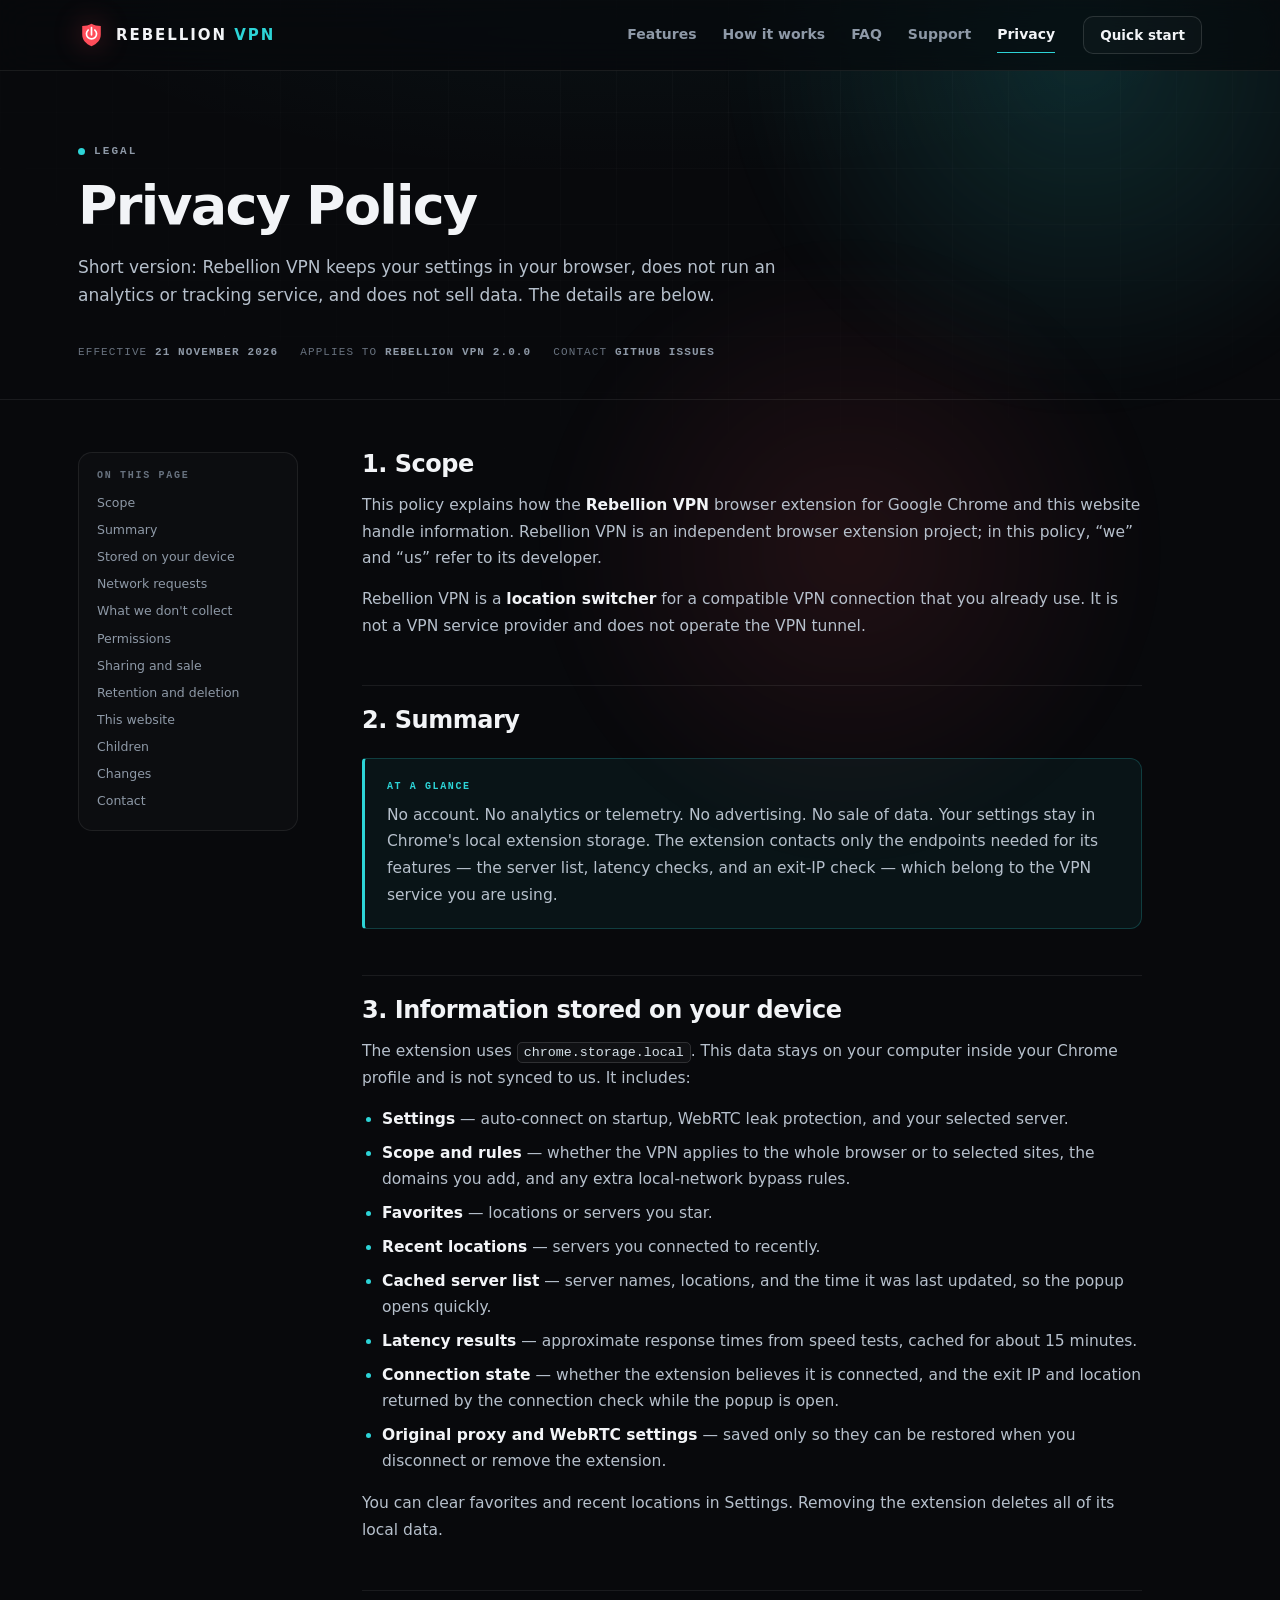
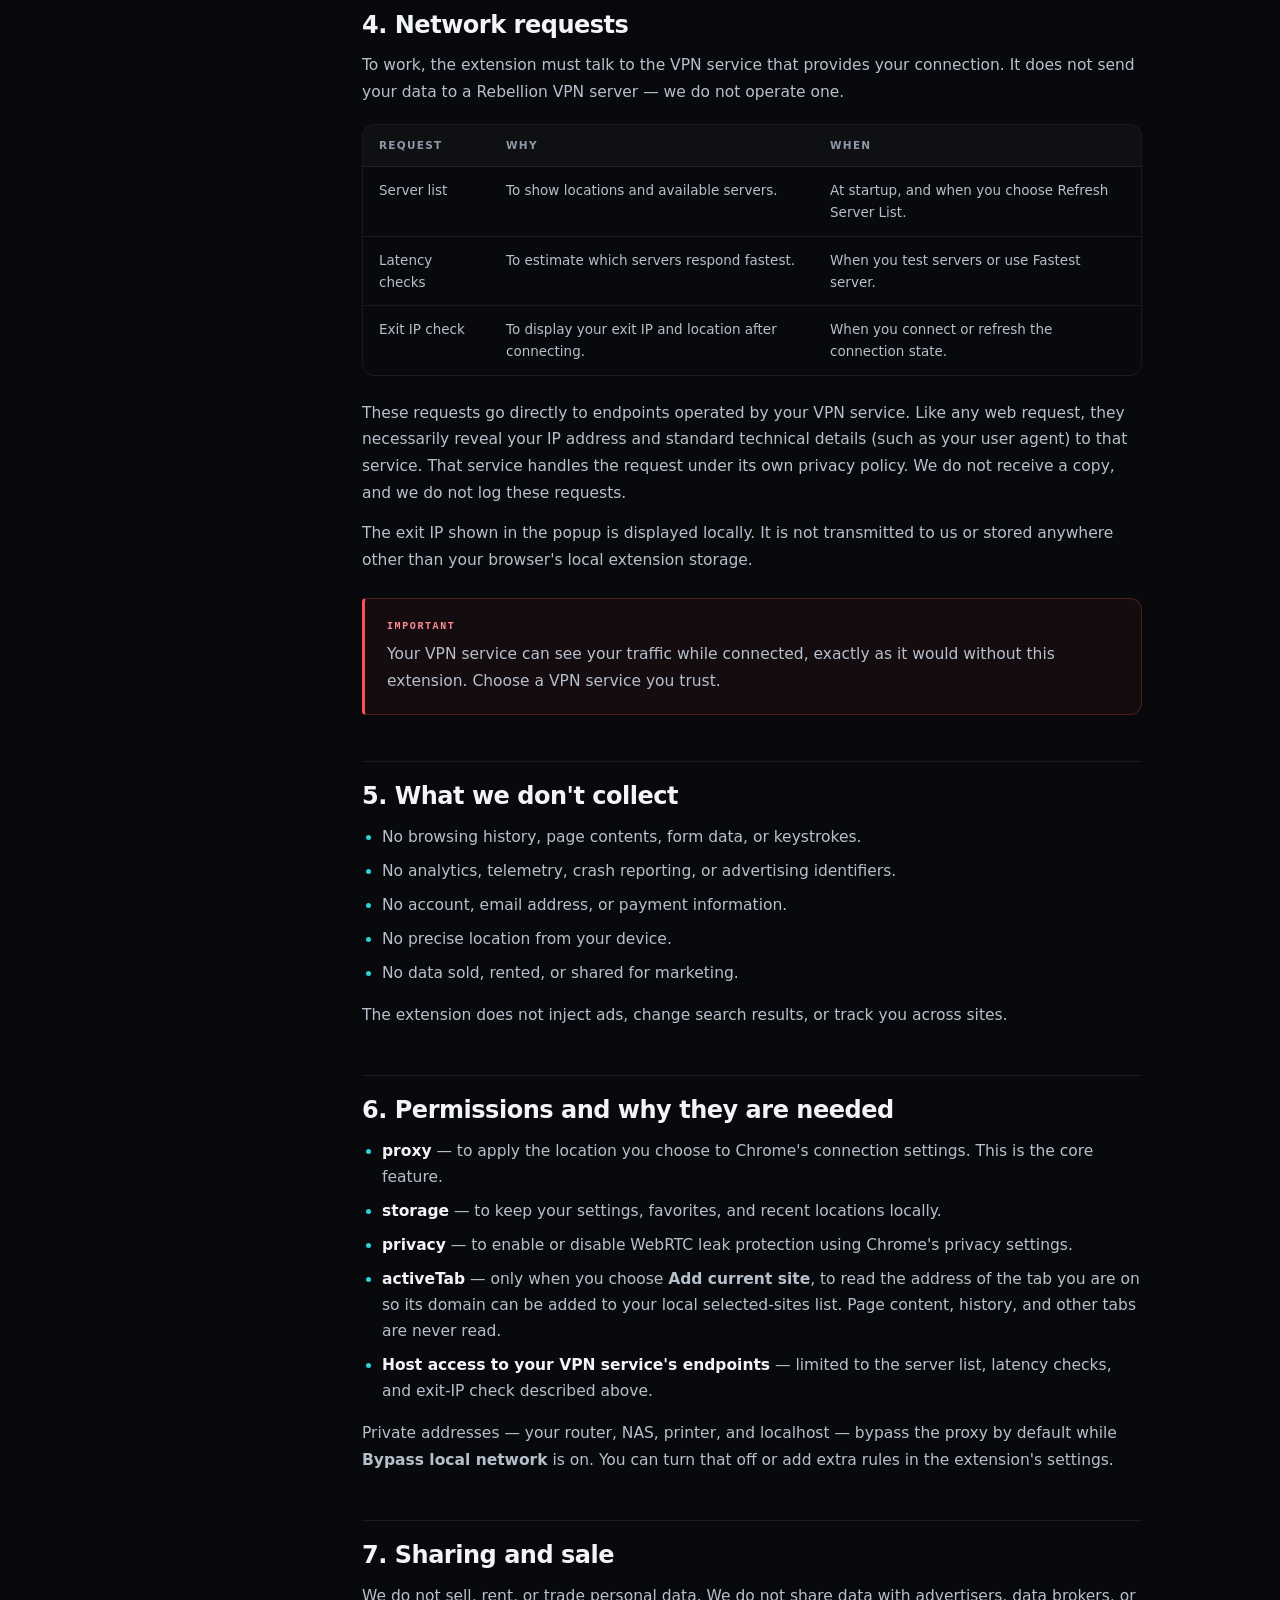
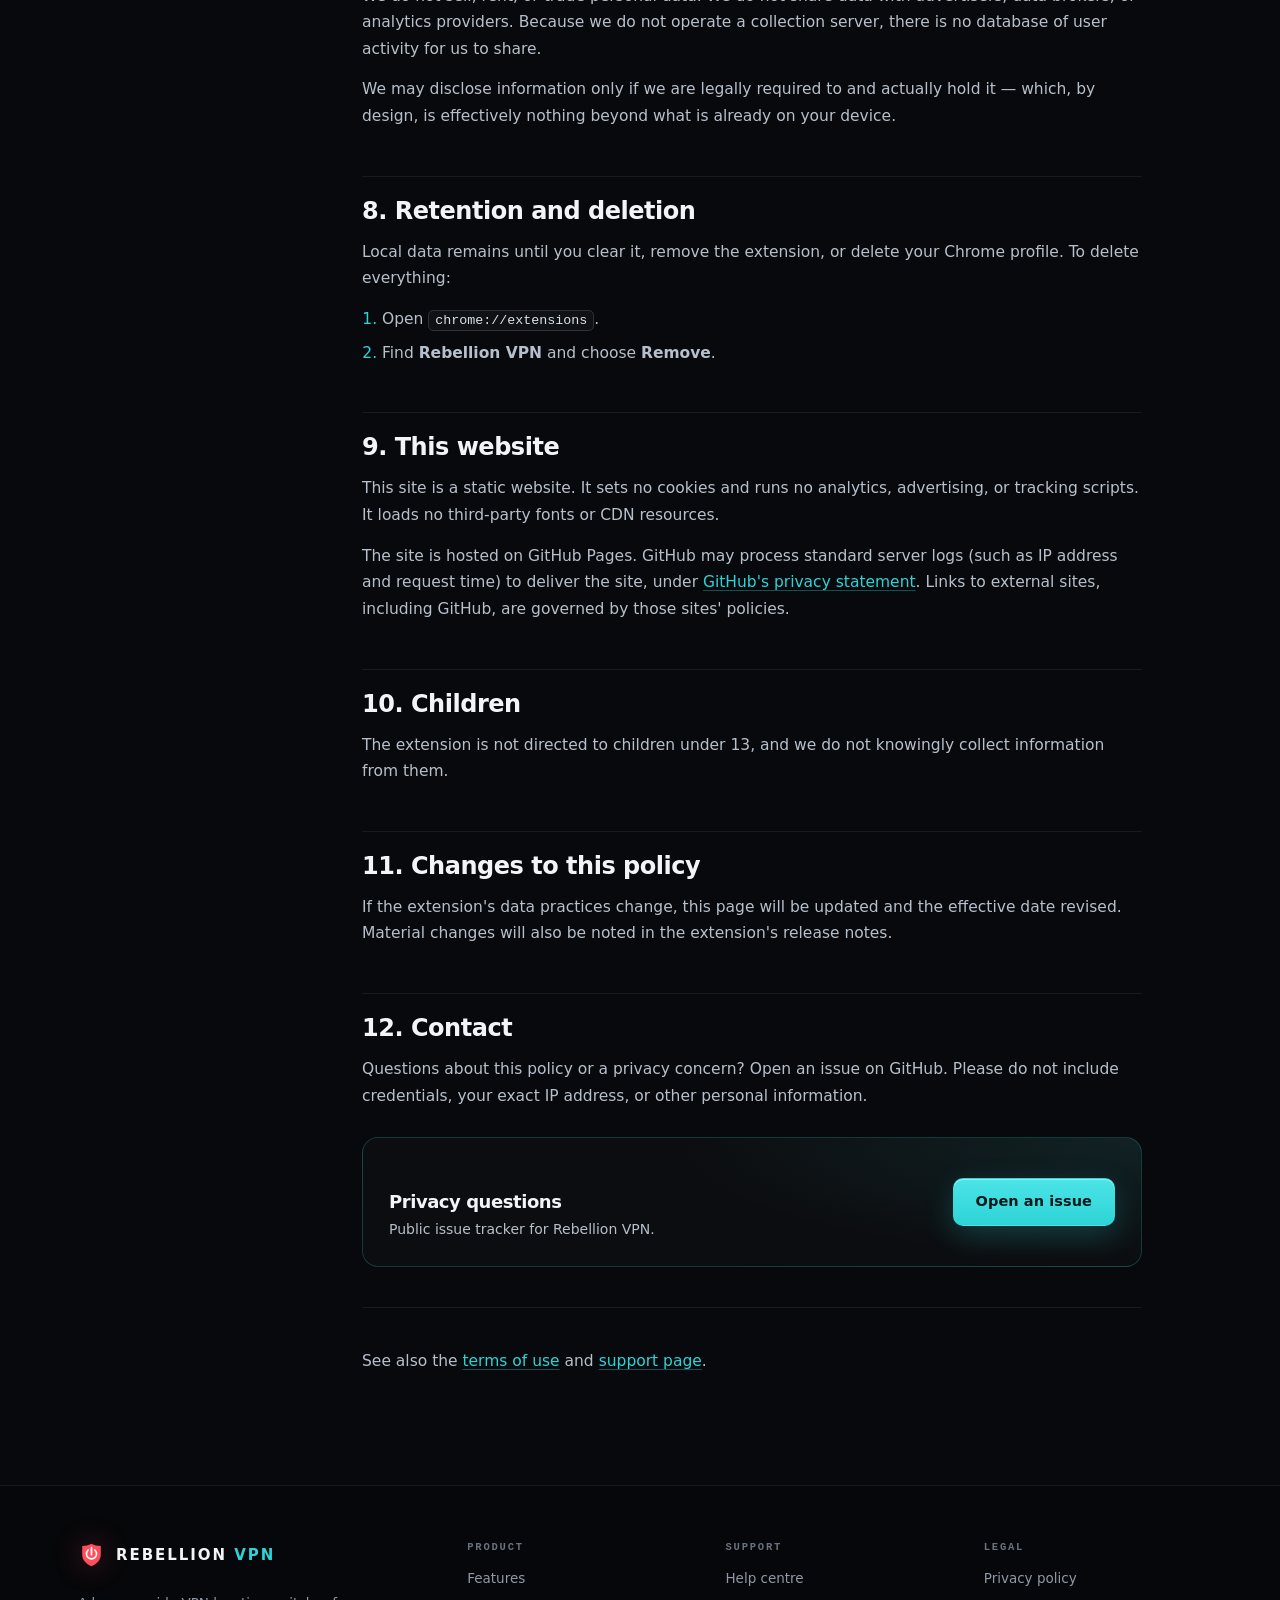
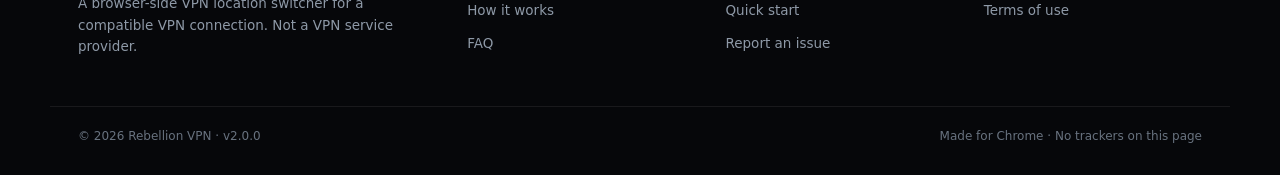
==== commit a5e17277: "Document local-network bypass, scope and rules" ====
--- a/privacy.html
+++ b/privacy.html
@@ -9,15 +9,18 @@
       content="Rebellion VPN privacy policy: settings are stored locally in Chrome, no analytics or telemetry, no data sale, and no account. Read exactly what the extension requests and why."
     />
     <meta name="theme-color" content="#08090c" />
+    <link rel="canonical" href="https://ahmedeisa25.github.io/rebellion-vpn/privacy.html" />
     <meta property="og:type" content="website" />
+    <meta property="og:url" content="https://ahmedeisa25.github.io/rebellion-vpn/privacy.html" />
     <meta property="og:site_name" content="Rebellion VPN" />
     <meta property="og:title" content="Privacy Policy — Rebellion VPN" />
     <meta
       property="og:description"
       content="Local settings, no analytics, no telemetry, no data sale, no account. The full privacy policy for the Rebellion VPN browser extension."
     />
-    <meta property="og:image" content="assets/og.jpg" />
+    <meta property="og:image" content="https://ahmedeisa25.github.io/rebellion-vpn/assets/og.jpg" />
     <meta name="twitter:card" content="summary_large_image" />
+    <meta name="twitter:image" content="https://ahmedeisa25.github.io/rebellion-vpn/assets/og.jpg" />
     <link rel="icon" href="favicon.svg" type="image/svg+xml" />
     <link rel="stylesheet" href="styles.css" />
   </head>
@@ -130,6 +133,10 @@
             <li>
               <strong>Settings</strong> — auto-connect on startup, WebRTC leak protection, and your
               selected server.
+            </li>
+            <li>
+              <strong>Scope and rules</strong> — whether the VPN applies to the whole browser or to
+              selected sites, the domains you add, and any extra local-network bypass rules.
             </li>
             <li><strong>Favorites</strong> — locations or servers you star.</li>
             <li><strong>Recent locations</strong> — servers you connected to recently.</li>
@@ -236,10 +243,20 @@
               privacy settings.
             </li>
             <li>
+              <strong>activeTab</strong> — only when you choose <b>Add current site</b>, to read the
+              address of the tab you are on so its domain can be added to your local selected-sites
+              list. Page content, history, and other tabs are never read.
+            </li>
+            <li>
               <strong>Host access to your VPN service's endpoints</strong> — limited to the server
               list, latency checks, and exit-IP check described above.
             </li>
           </ul>
+          <p>
+            Private addresses — your router, NAS, printer, and localhost — bypass the proxy by
+            default while <b>Bypass local network</b> is on. You can turn that off or add extra
+            rules in the extension's settings.
+          </p>
 
           <h2 id="sharing">7. Sharing and sale</h2>
           <p>
--- a/styles.css
+++ b/styles.css
@@ -970,7 +970,7 @@
 
 .mini-grid {
   display: grid;
-  grid-template-columns: repeat(4, minmax(0, 1fr));
+  grid-template-columns: repeat(3, minmax(0, 1fr));
   gap: 1px;
   margin-top: 40px;
   border: 1px solid var(--line);
